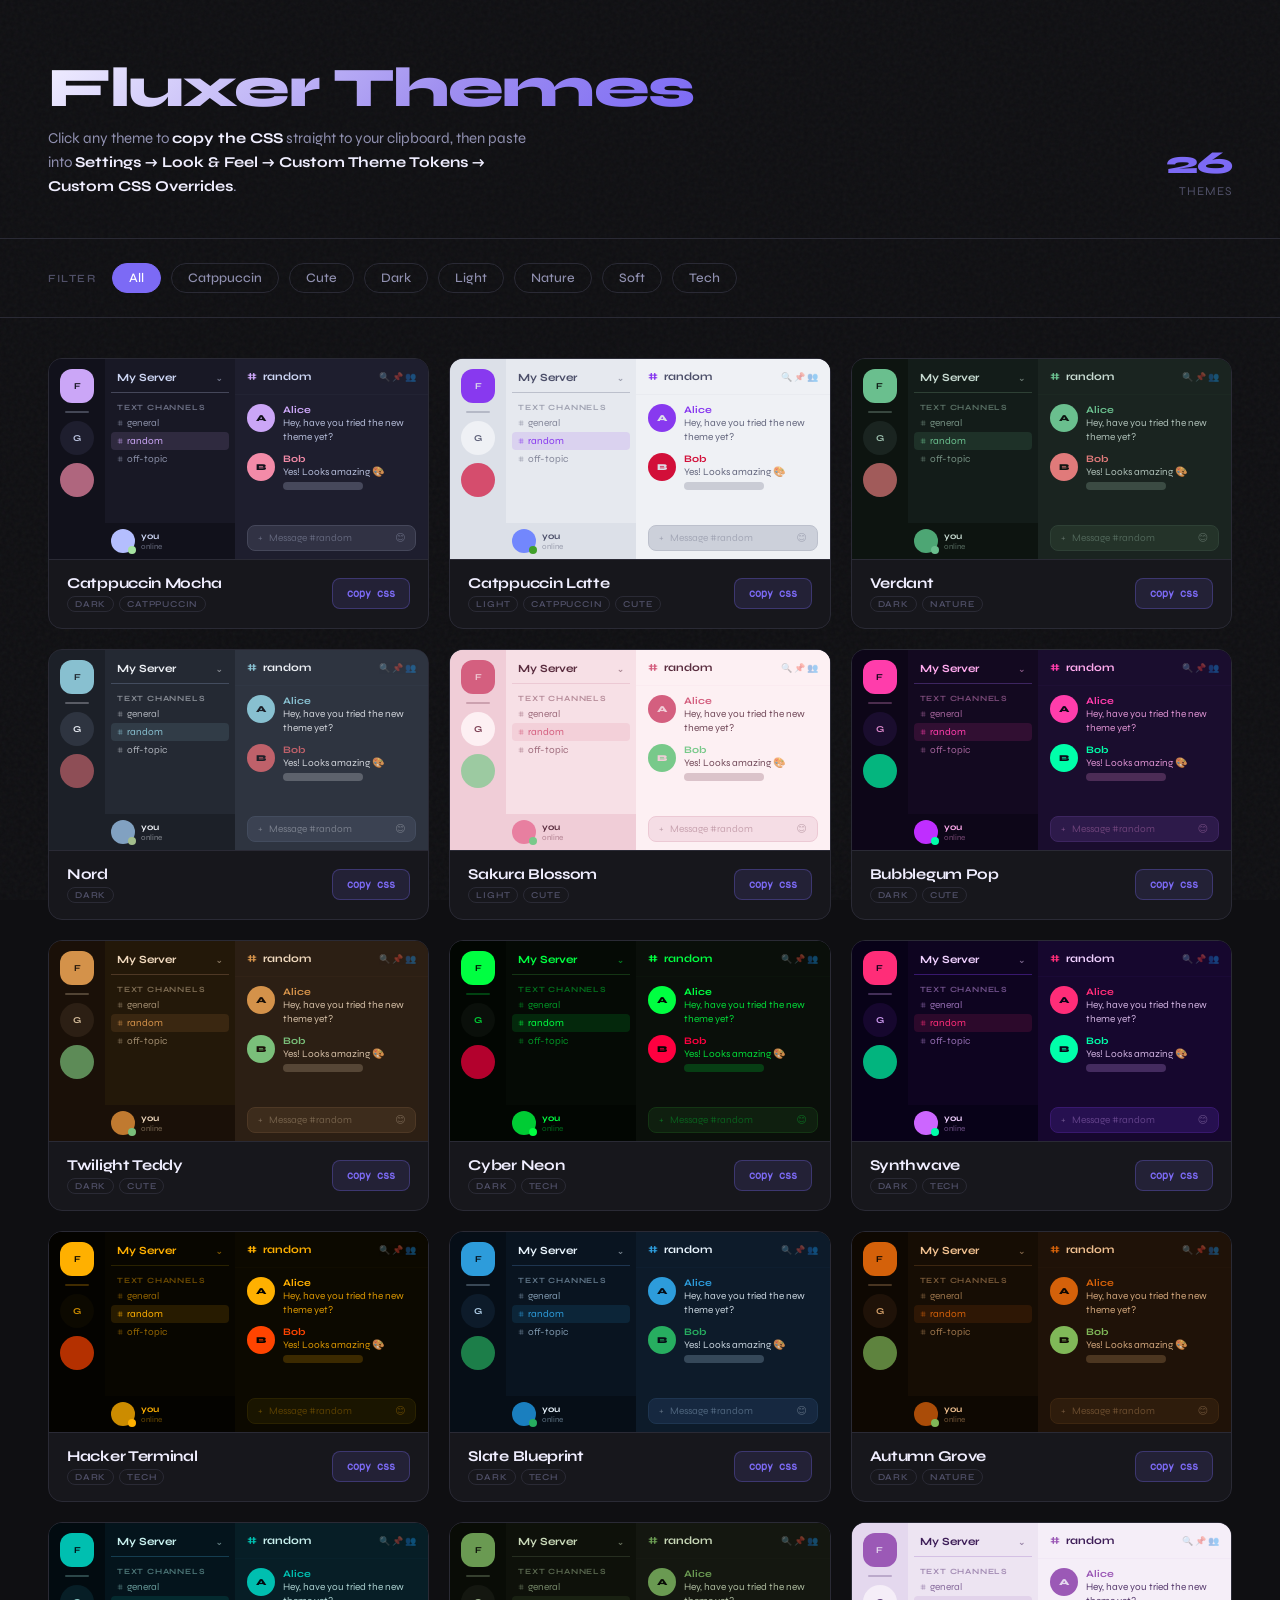
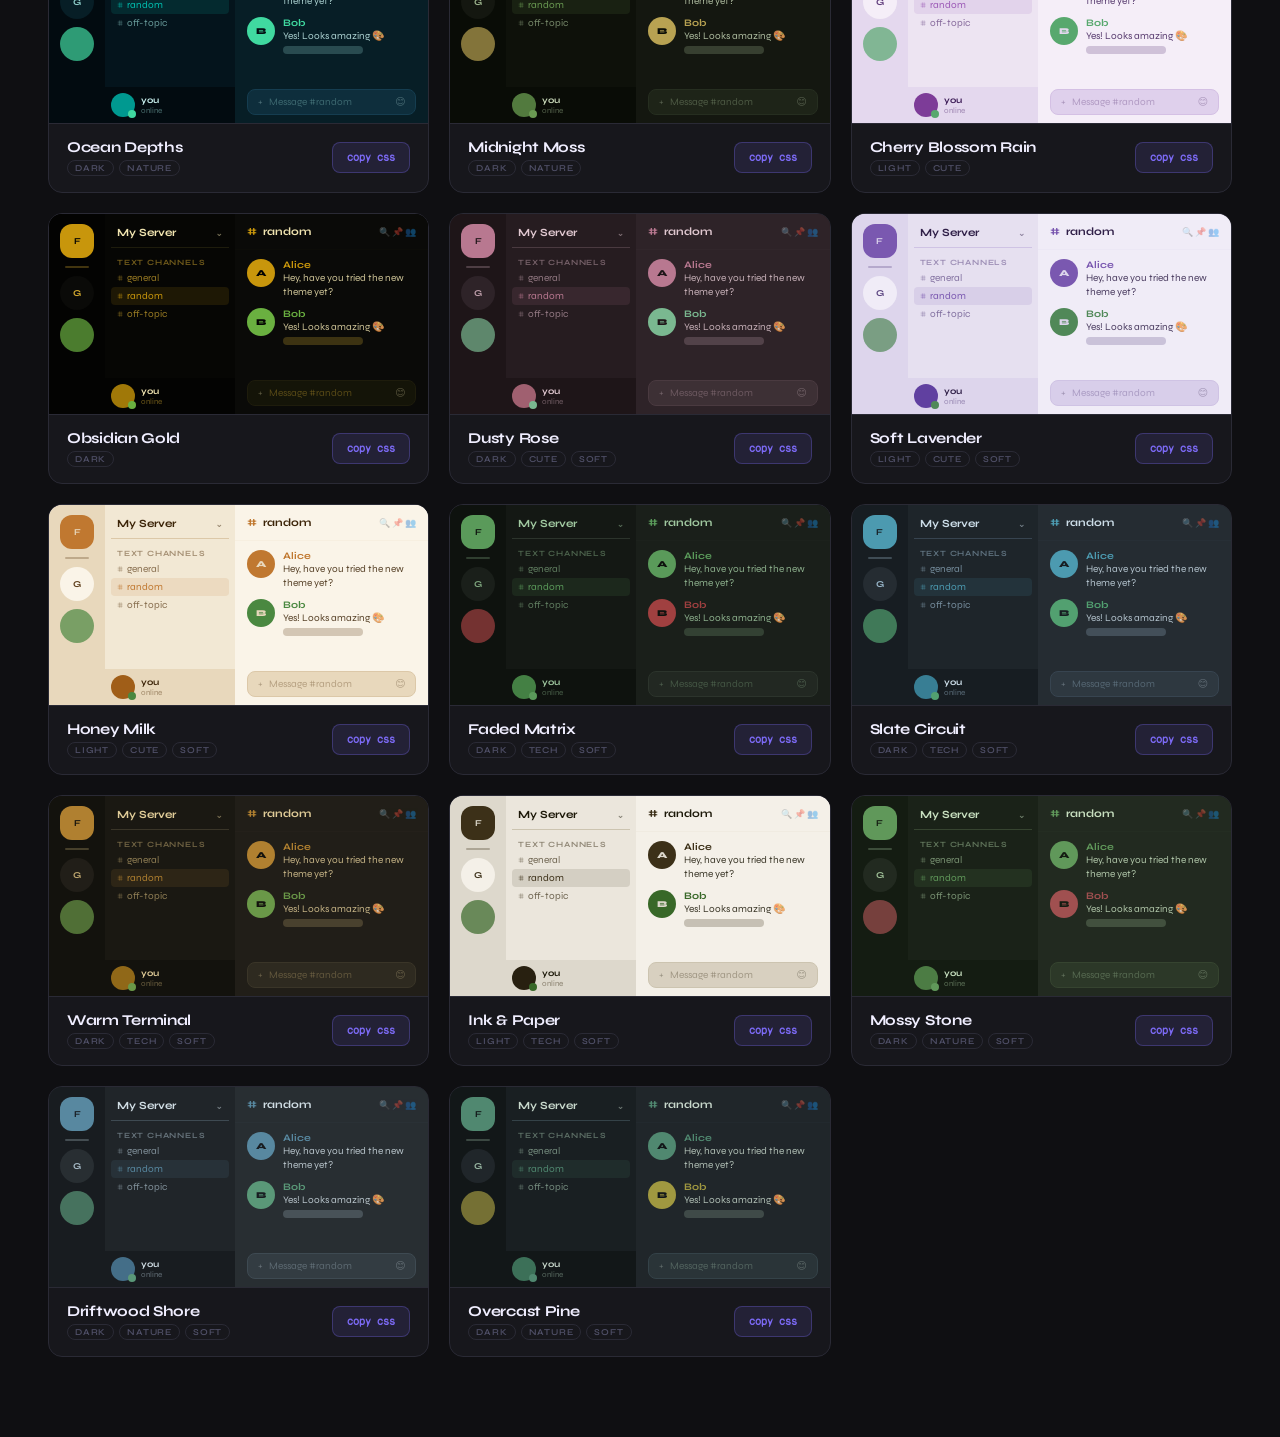
==== index.html @ ae120782 "." ====
<!DOCTYPE html>
<html lang="en">
<head>
<meta charset="UTF-8">
<meta name="viewport" content="width=device-width, initial-scale=1.0">
<title>Fluxer Theme Browser</title>
<link rel="stylesheet" href="../css/theme.css">
</head>
<body>

<header>
  <div class="header-left">
    <h1>Fluxer Themes</h1>
    <p>Click any theme to <strong>copy the CSS</strong> straight to your clipboard, then paste into <strong>Settings → Look &amp; Feel → Custom Theme Tokens → Custom CSS Overrides</strong>.</p>
  </div>
  <div class="stats">
    <div class="stat">
      <div class="num" id="count">—</div>
      <div class="label">themes</div>
    </div>
  </div>
</header>

<!-- Loading indicator (shown until themes.json is fetched) -->
<div id="loading-state">
  <div class="spinner"></div>
  Loading themes…
</div>

<!-- Error state (shown if fetch fails) -->
<div id="error-state"></div>

<!-- Filter bar (hidden until loaded, populated dynamically from tags in themes.json) -->
<div class="filter-bar">
  <span class="filter-label">Filter</span>
  <!-- buttons injected by script.js -->
</div>

<div class="grid-wrapper">
  <div class="grid" id="grid"></div>
</div>

<div id="toast"></div>

<script src="../js/script.js"></script>
</body>
</html>
---- css/theme.css ----
@import url('https://fonts.googleapis.com/css2?family=Syne:wght@400;500;600;700;800&family=Syne+Mono&display=swap');

*, *::before, *::after { box-sizing: border-box; margin: 0; padding: 0; }

:root {
  --page-bg: #0f0f12;
  --card-bg: #17171c;
  --card-border: #2a2a35;
  --card-hover: #1e1e26;
  --text-hi: #f0eeff;
  --text-mid: #9090b0;
  --text-lo: #505068;
  --accent: #7c6af5;
  --accent-glow: rgba(124,106,245,0.25);
  --success: #4ade80;
  --radius: 14px;
}

html { scroll-behavior: smooth; }

body {
  font-family: 'Syne', system-ui, sans-serif;
  background: var(--page-bg);
  color: var(--text-hi);
  min-height: 100vh;
  overflow-x: hidden;
}

/* ── BACKGROUND GRAIN ── */
body::before {
  content: '';
  position: fixed; inset: 0;
  background-image: url("data:image/svg+xml,%3Csvg viewBox='0 0 256 256' xmlns='http://www.w3.org/2000/svg'%3E%3Cfilter id='noise'%3E%3CfeTurbulence type='fractalNoise' baseFrequency='0.9' numOctaves='4' stitchTiles='stitch'/%3E%3C/filter%3E%3Crect width='100%25' height='100%25' filter='url(%23noise)' opacity='0.04'/%3E%3C/svg%3E");
  pointer-events: none; z-index: 0;
}

/* ── HEADER ── */
header {
  position: relative; z-index: 2;
  padding: 60px 48px 40px;
  border-bottom: 1px solid var(--card-border);
  display: flex;
  align-items: flex-end;
  justify-content: space-between;
  flex-wrap: wrap;
  gap: 24px;
}

.header-left h1 {
  font-size: clamp(32px, 5vw, 56px);
  font-weight: 800;
  letter-spacing: -1.5px;
  line-height: 1;
  background: linear-gradient(135deg, #f0eeff 0%, #a090f0 60%, #7c6af5 100%);
  -webkit-background-clip: text;
  -webkit-text-fill-color: transparent;
  background-clip: text;
}

.header-left p {
  margin-top: 10px;
  color: var(--text-mid);
  font-size: 15px;
  max-width: 500px;
  line-height: 1.6;
}

.header-left p strong { color: var(--text-hi); }

.stats {
  display: flex; gap: 24px; align-items: center;
  flex-shrink: 0;
}

.stat { text-align: right; }

.stat .num {
  font-size: 32px; font-weight: 800; letter-spacing: -1px;
  color: var(--accent);
}

.stat .label {
  font-size: 12px; color: var(--text-lo); text-transform: uppercase;
  letter-spacing: 1px; margin-top: 2px;
}

/* ── LOADING STATE ── */
#loading-state {
  position: relative; z-index: 2;
  text-align: center;
  padding: 80px 48px;
  color: var(--text-mid);
  font-size: 15px;
}

#loading-state .spinner {
  width: 32px; height: 32px;
  border: 3px solid var(--card-border);
  border-top-color: var(--accent);
  border-radius: 50%;
  animation: spin 0.8s linear infinite;
  margin: 0 auto 16px;
}

@keyframes spin { to { transform: rotate(360deg); } }

#error-state {
  position: relative; z-index: 2;
  text-align: center;
  padding: 80px 48px;
  color: #f87171;
  font-size: 15px;
  display: none;
}

/* ── FILTER BAR ── */
.filter-bar {
  position: relative; z-index: 2;
  padding: 24px 48px;
  display: flex; gap: 10px; flex-wrap: wrap; align-items: center;
  border-bottom: 1px solid var(--card-border);
  display: none; /* shown after load */
}

.filter-label {
  font-size: 11px; text-transform: uppercase; letter-spacing: 1.5px;
  color: var(--text-lo); margin-right: 6px; font-weight: 600;
}

.filter-btn {
  background: transparent;
  border: 1px solid var(--card-border);
  color: var(--text-mid);
  padding: 6px 16px;
  border-radius: 999px;
  font-family: inherit;
  font-size: 13px;
  font-weight: 500;
  cursor: pointer;
  transition: all 0.15s;
}

.filter-btn:hover {
  border-color: var(--accent);
  color: var(--text-hi);
}

.filter-btn.active {
  background: var(--accent);
  border-color: var(--accent);
  color: white;
}

/* ── GRID ── */
.grid-wrapper {
  position: relative; z-index: 1;
  padding: 40px 48px 80px;
}

.grid {
  display: grid;
  grid-template-columns: repeat(auto-fill, minmax(340px, 1fr));
  gap: 20px;
}

/* ── THEME CARD ── */
.card {
  background: var(--card-bg);
  border: 1px solid var(--card-border);
  border-radius: var(--radius);
  overflow: hidden;
  cursor: pointer;
  transition: transform 0.2s, border-color 0.2s, box-shadow 0.2s;
  position: relative;
}

.card:hover {
  transform: translateY(-3px);
  border-color: #3a3a50;
  box-shadow: 0 12px 40px rgba(0,0,0,0.4);
}

.card.hidden { display: none; }

/* ── MOCK FLUXER UI ── */
.mock {
  height: 200px;
  display: flex;
  overflow: hidden;
  font-size: 11px;
  position: relative;
}

/* Sidebar */
.mock-sidebar {
  width: 56px;
  display: flex;
  flex-direction: column;
  align-items: center;
  padding: 10px 0;
  gap: 8px;
  flex-shrink: 0;
}

.mock-guild {
  width: 34px; height: 34px;
  border-radius: 50%;
  display: flex; align-items: center; justify-content: center;
  font-size: 10px; font-weight: 700;
}

.mock-guild.active { border-radius: 12px; }
.mock-guild-sep { width: 24px; height: 2px; border-radius: 1px; opacity: 0.3; }

/* Channel list */
.mock-channels {
  width: 130px;
  flex-shrink: 0;
  padding: 8px 6px;
  overflow: hidden;
}

.mock-server-name {
  font-size: 11px; font-weight: 700;
  padding: 4px 6px 8px;
  display: flex; align-items: center;
  justify-content: space-between;
  border-bottom: 1px solid rgba(255,255,255,0.06);
  margin-bottom: 6px;
}

.mock-category {
  font-size: 8px; font-weight: 700;
  text-transform: uppercase; letter-spacing: 0.8px;
  padding: 4px 6px 2px;
  opacity: 0.5;
}

.mock-channel {
  padding: 3px 6px;
  border-radius: 4px;
  font-size: 10px;
  display: flex; align-items: center; gap: 4px;
  opacity: 0.7;
}

.mock-channel.active { opacity: 1; }
.mock-channel-icon { font-size: 9px; opacity: 0.6; }

/* User bar at bottom of channels */
.mock-userbar {
  position: absolute;
  bottom: 0; left: 56px;
  width: 130px;
  padding: 6px;
  display: flex; align-items: center; gap: 6px;
}

.mock-avatar-sm {
  width: 24px; height: 24px; border-radius: 50%;
  flex-shrink: 0;
  position: relative;
}

.mock-status-dot {
  position: absolute; bottom: -1px; right: -1px;
  width: 8px; height: 8px; border-radius: 50%;
  border: 2px solid var(--mock-bg2);
}

.mock-username {
  font-size: 9px; font-weight: 700;
  line-height: 1.2;
}

.mock-discrim { font-size: 8px; opacity: 0.5; }

/* Main chat area */
.mock-chat {
  flex: 1;
  display: flex;
  flex-direction: column;
  overflow: hidden;
}

.mock-chat-header {
  height: 36px;
  display: flex; align-items: center;
  padding: 0 12px; gap: 6px;
  border-bottom: 1px solid rgba(255,255,255,0.06);
  font-size: 11px; font-weight: 700;
  flex-shrink: 0;
}

.mock-messages {
  flex: 1;
  padding: 8px 12px;
  display: flex;
  flex-direction: column;
  gap: 8px;
  overflow: hidden;
}

.mock-message { display: flex; gap: 8px; }

.mock-avatar {
  width: 28px; height: 28px; border-radius: 50%;
  flex-shrink: 0; margin-top: 1px;
  display: flex; align-items: center; justify-content: center;
  font-size: 9px; font-weight: 800;
}

.mock-msg-body { flex: 1; min-width: 0; }

.mock-msg-name {
  font-size: 10px; font-weight: 700; margin-bottom: 2px;
}

.mock-msg-text {
  font-size: 10px; line-height: 1.4;
  opacity: 0.85;
}

.mock-bubble {
  height: 8px; border-radius: 4px; margin-top: 3px;
  opacity: 0.25;
}

.mock-input-area {
  padding: 8px 12px;
  flex-shrink: 0;
}

.mock-input {
  border-radius: 8px;
  padding: 6px 10px;
  font-size: 10px;
  display: flex; align-items: center;
  gap: 6px;
  border: 1px solid rgba(255,255,255,0.06);
}

.mock-input-text { opacity: 0.35; font-size: 10px; }

/* ── CARD INFO ── */
.card-info {
  padding: 14px 18px 16px;
  display: flex;
  align-items: center;
  justify-content: space-between;
  border-top: 1px solid var(--card-border);
  gap: 12px;
}

.card-name {
  font-size: 15px; font-weight: 700; letter-spacing: -0.3px;
}

.card-tags {
  display: flex; gap: 5px; flex-wrap: wrap; margin-top: 4px;
}

.tag {
  font-size: 9px; text-transform: uppercase; letter-spacing: 0.8px;
  font-weight: 600; padding: 2px 7px; border-radius: 999px;
  border: 1px solid var(--card-border);
  color: var(--text-lo);
}

.copy-btn {
  background: rgba(124,106,245,0.12);
  border: 1px solid rgba(124,106,245,0.3);
  color: var(--accent);
  border-radius: 8px;
  padding: 8px 14px;
  font-family: 'Syne Mono', monospace;
  font-size: 11px;
  font-weight: 600;
  cursor: pointer;
  transition: all 0.15s;
  white-space: nowrap;
  flex-shrink: 0;
}

.copy-btn:hover {
  background: var(--accent);
  border-color: var(--accent);
  color: white;
  box-shadow: 0 4px 16px var(--accent-glow);
}

.copy-btn.copied {
  background: rgba(74,222,128,0.12);
  border-color: rgba(74,222,128,0.4);
  color: var(--success);
}

/* ── TOAST ── */
#toast {
  position: fixed; bottom: 28px; left: 50%; transform: translateX(-50%) translateY(80px);
  background: #1e1e2a; border: 1px solid var(--accent);
  color: var(--text-hi); padding: 12px 24px; border-radius: 999px;
  font-size: 13px; font-weight: 600; z-index: 999;
  transition: transform 0.3s cubic-bezier(0.34,1.56,0.64,1), opacity 0.3s;
  opacity: 0; pointer-events: none;
  box-shadow: 0 8px 32px rgba(0,0,0,0.5);
}

#toast.show {
  transform: translateX(-50%) translateY(0);
  opacity: 1;
}

/* ── EMPTY STATE ── */
.empty {
  grid-column: 1/-1;
  text-align: center;
  padding: 60px;
  color: var(--text-lo);
  font-size: 14px;
}

/* ── SCROLLBAR ── */
::-webkit-scrollbar { width: 6px; }
::-webkit-scrollbar-track { background: transparent; }
::-webkit-scrollbar-thumb { background: var(--card-border); border-radius: 3px; }

@media (max-width: 600px) {
  header, .filter-bar, .grid-wrapper { padding-left: 20px; padding-right: 20px; }
  .grid { grid-template-columns: 1fr; }
  header { padding-top: 36px; }
}
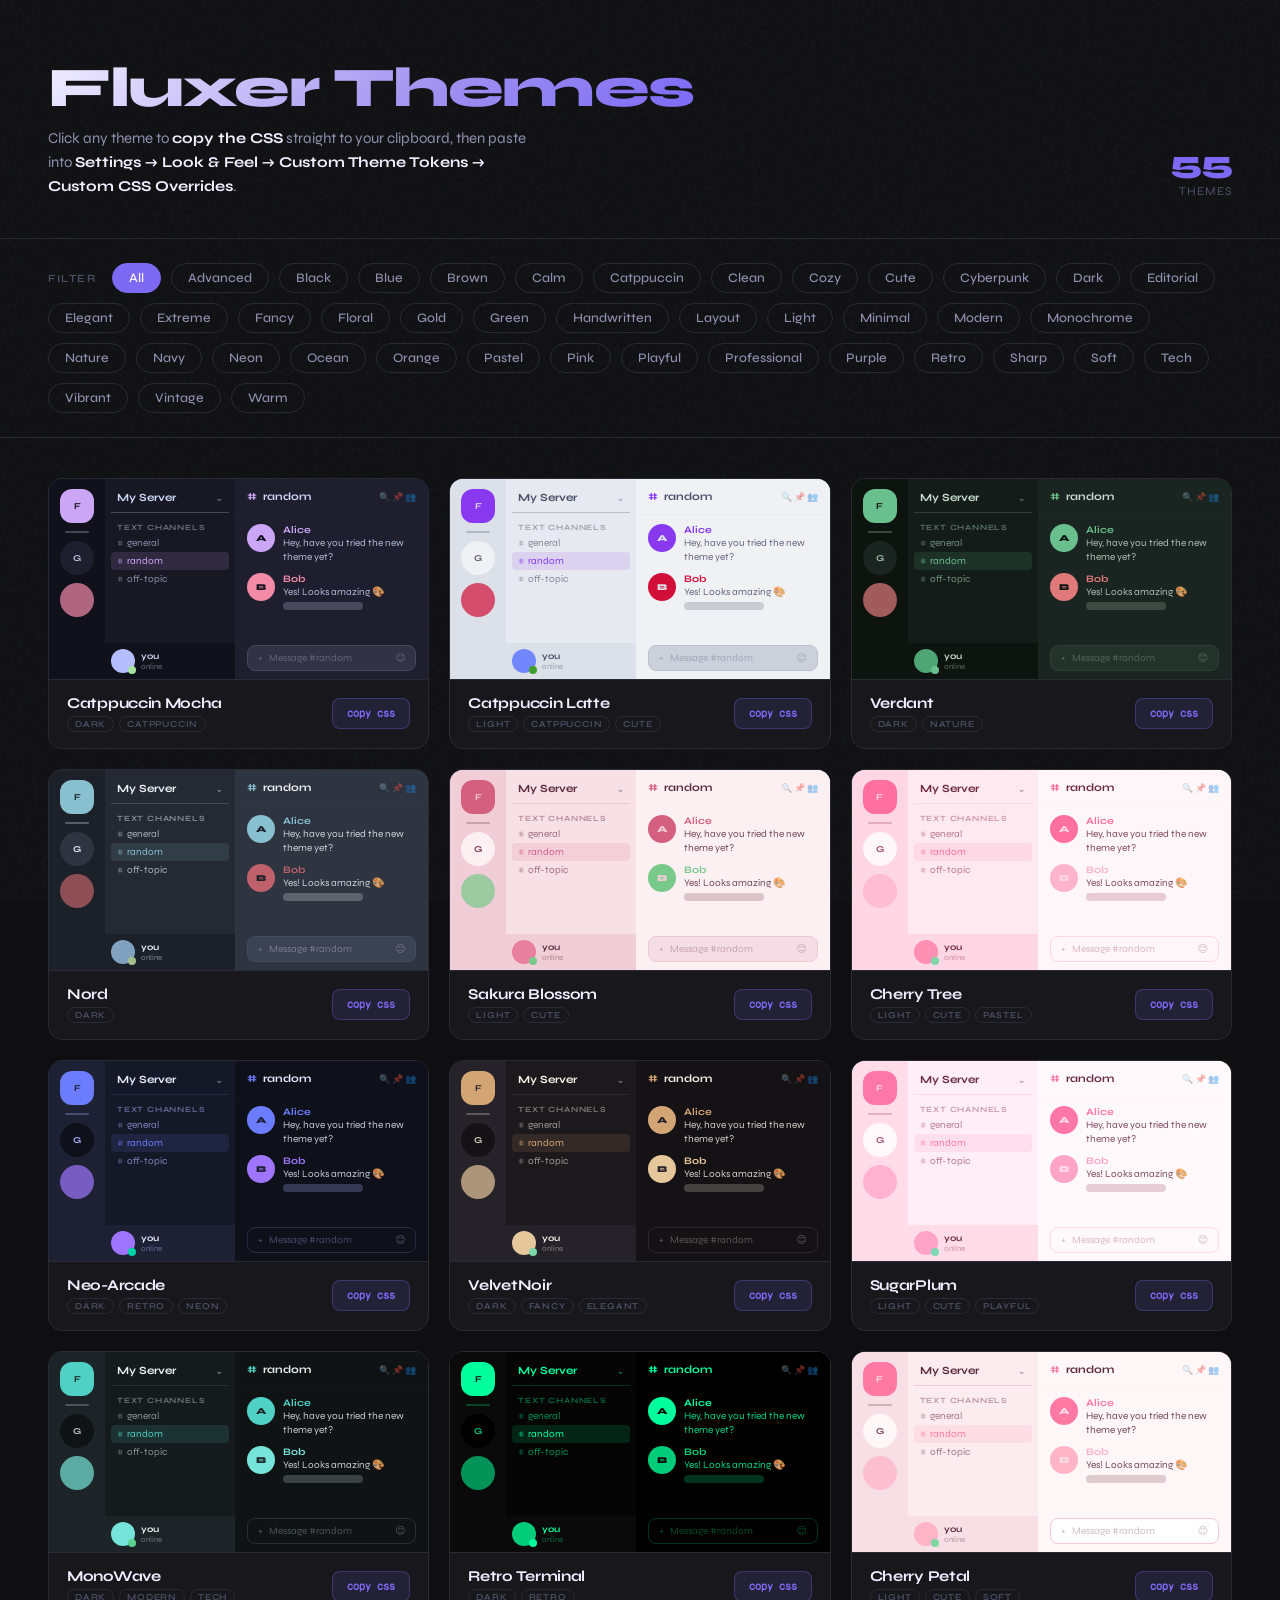
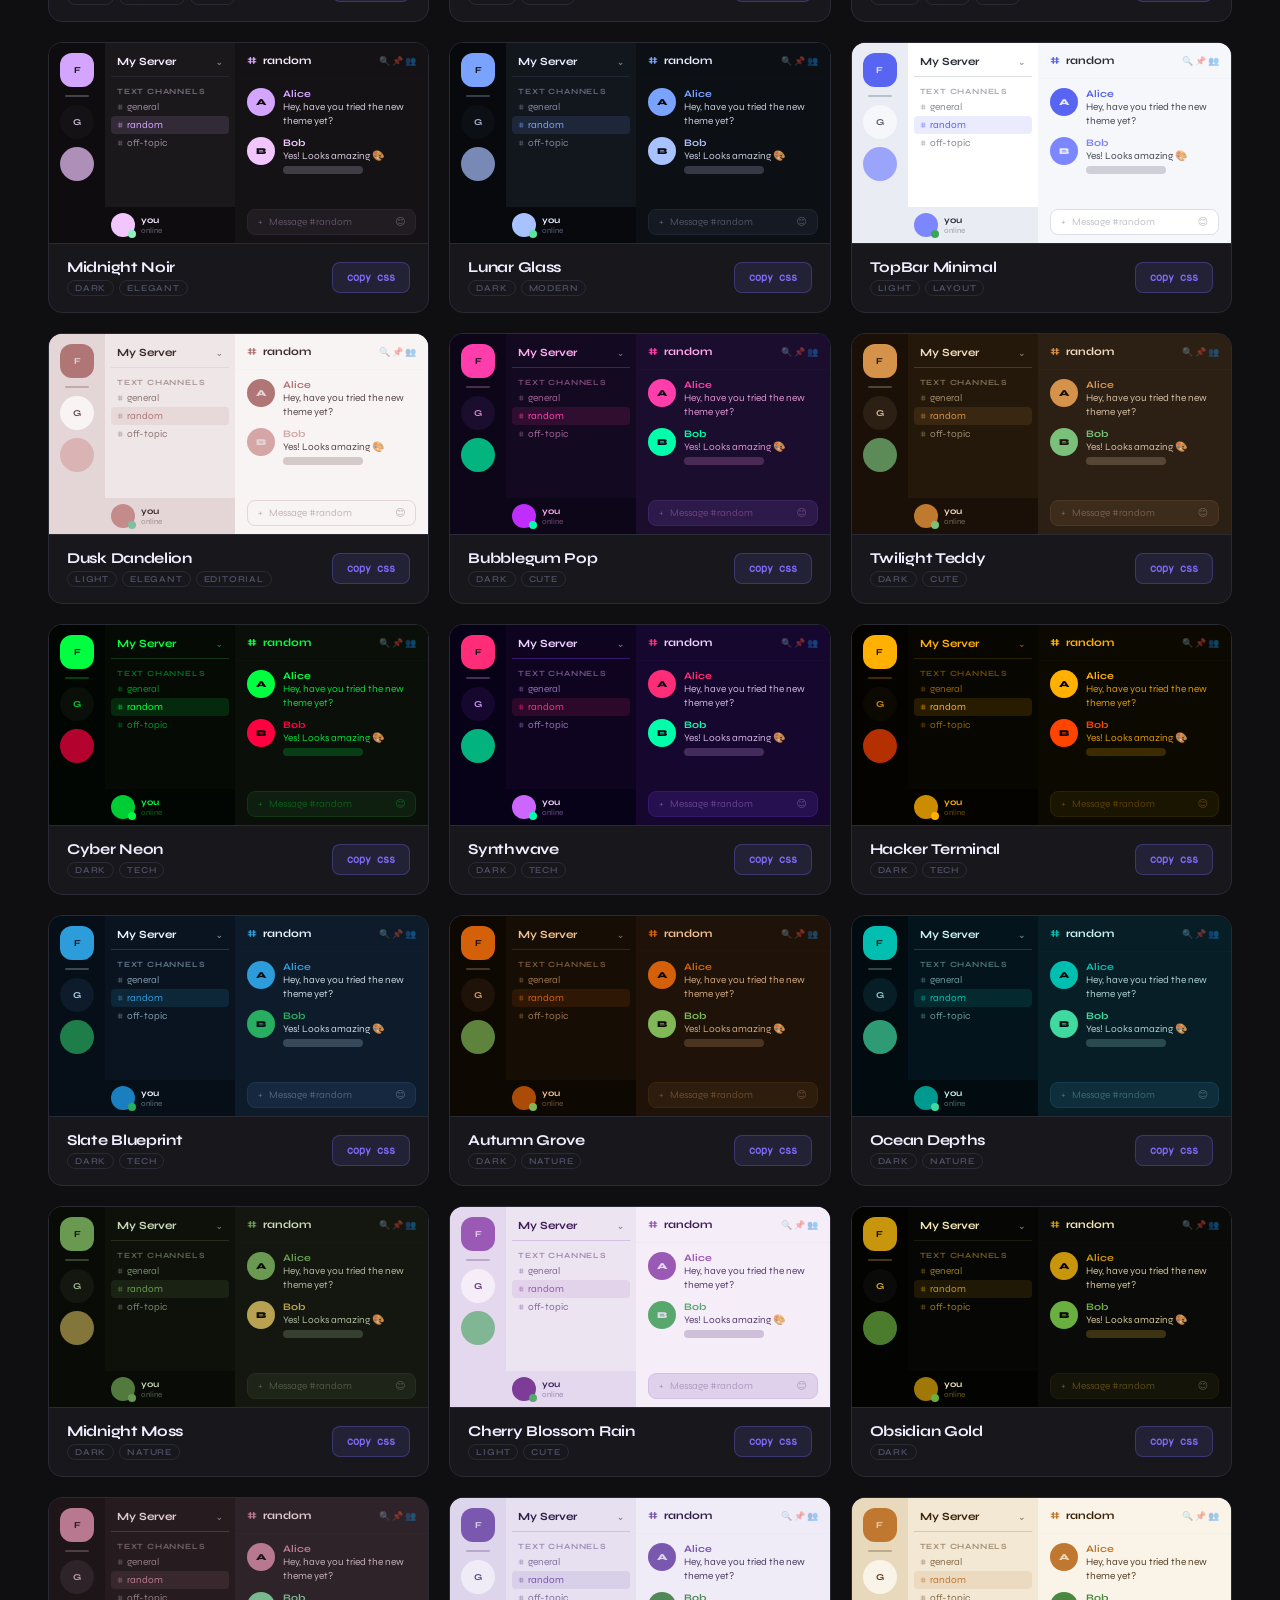
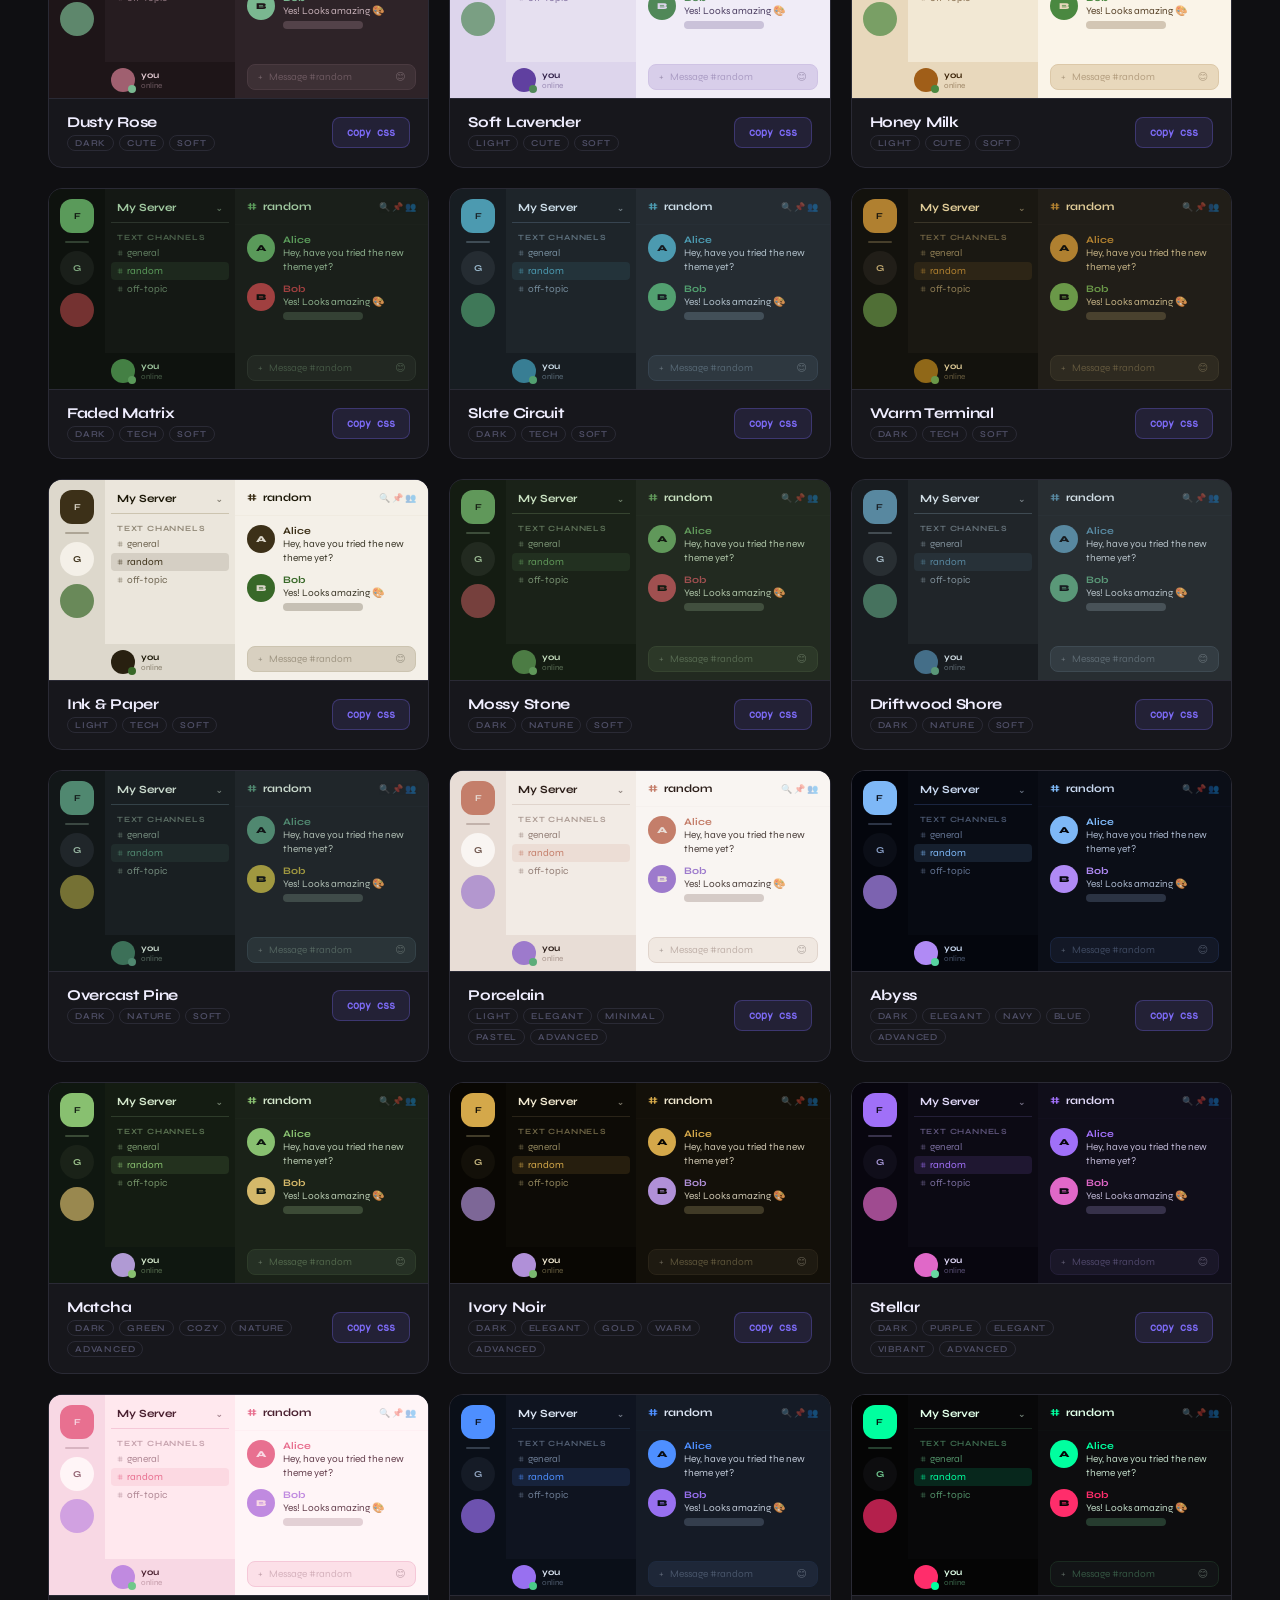
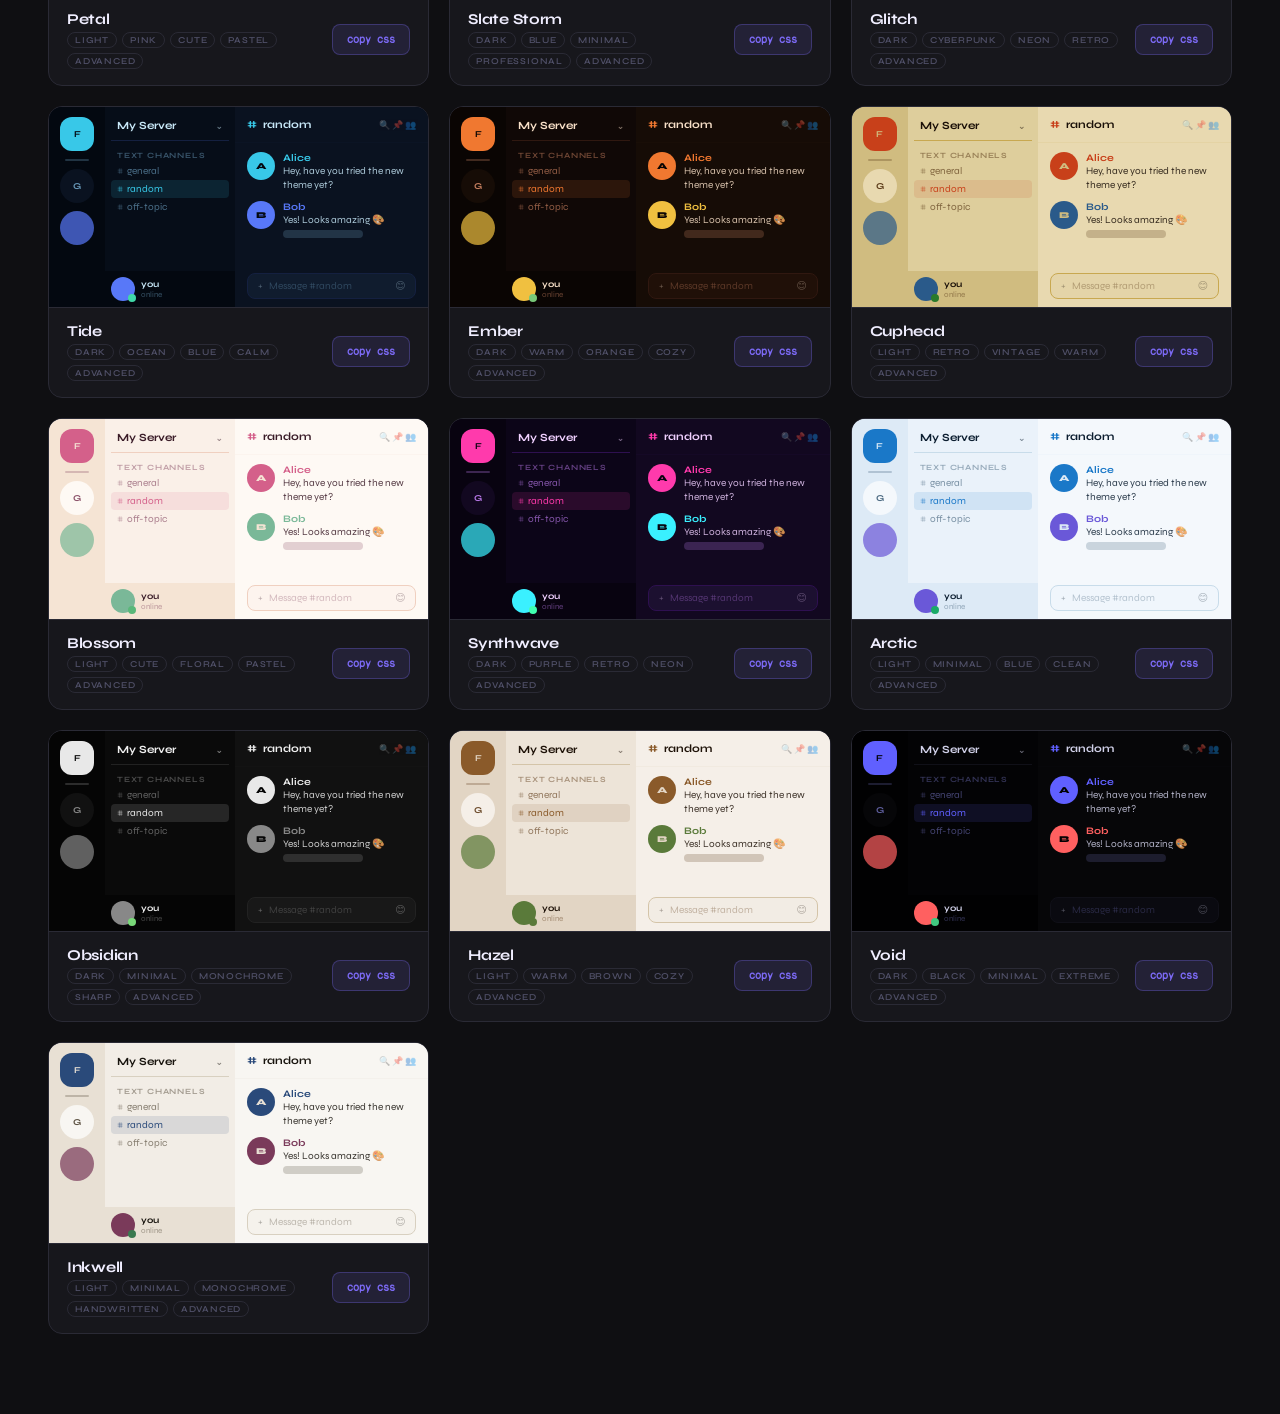
==== commit cea3f385: "fix?" ====
--- a/index.html
+++ b/index.html
@@ -4,7 +4,7 @@
 <meta charset="UTF-8">
 <meta name="viewport" content="width=device-width, initial-scale=1.0">
 <title>Fluxer Theme Browser</title>
-<link rel="stylesheet" href="../css/theme.css">
+<link rel="stylesheet" href="./css/theme.css">
 </head>
 <body>
 
@@ -42,6 +42,6 @@
 
 <div id="toast"></div>
 
-<script src="../js/script.js"></script>
+<script src="./js/script.js"></script>
 </body>
 </html>
